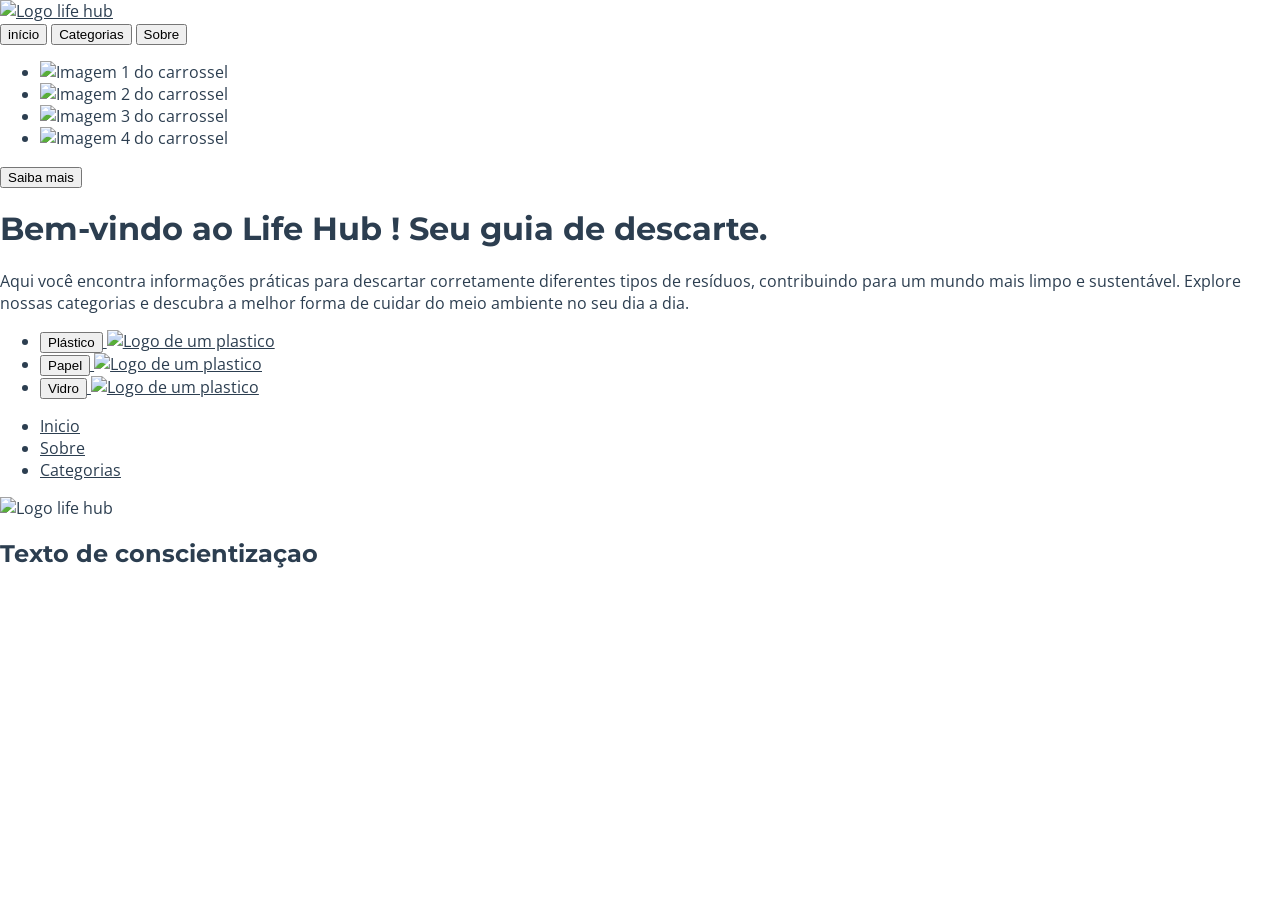
==== src/index.html @ 279ab5c4 "Organizando a estrutura do repositorio." ====
<!DOCTYPE html>
<html lang="pt-br">
<head>
    <meta charset="UTF-8">
    <meta name="viewport" content="width=device-width, initial-scale=1.0">
    <title>Life Hub - Guia de Descarte</title>
    <link rel="icon" href="recursos/Logos-imagens/LifeHub-icon.png" type="image/x-icon">
    <link rel="stylesheet" href="style.css">
    <link href="https://fonts.googleapis.com/css2?family=Montserrat:wght@700&family=Open+Sans:wght@400&display=swap" rel="stylesheet">
</head>
<body>
    <header class="cabecalho">

        <div class="logo">
            <a href="index.html">
                <img src="recursos/Logos-imagens/LifeHub-icon.png" alt="Logo life hub">
            </a>
        </div>
        
        <div class="botoes">
        <button>início</button>
        <button>Categorias</button>
        <button>Sobre</button>
        </div>

    </header>

    <main>
        
        <div class="carrossel">

            <ul>

                <li><img src="recursos/Residuos/imagens_home/" alt="Imagem 1 do carrossel"></li>
                <li><img src="recursos/Residuos/imagens_home/" alt="Imagem 2 do carrossel"></li>
                <li><img src="recursos/Residuos/imagens_home/" alt="Imagem 3 do carrossel"></li>
                <li><img src="recursos/Residuos/imagens_home/" alt="Imagem 4 do carrossel"></li>

            </ul>
            <button>Saiba mais</button>

        </div>

        <div>
            <h1>Bem-vindo ao Life Hub ! Seu guia de descarte.</h1>
            <p>Aqui você encontra informações práticas para descartar corretamente diferentes tipos de resíduos, contribuindo para um mundo mais limpo e sustentável. Explore nossas categorias e descubra a melhor forma de cuidar do meio ambiente no seu dia a dia.</p>
        </div>

        <div class="blocos">
            <ul>
                <li><a href="#"><button>Plástico</button> <img src="recursos/Residuos/Plastico/plastico1.png" alt="Logo de um plastico" width="50px"></a></li>
                <li><a href="#"><button>Papel</button> <img src="recursos/Residuos/Papel/papel-reciclavel (1).png" alt="Logo de um plastico" width="50px"></a></li>
                <li><a href="#"><button>Vidro</button> <img src="recursos/Residuos/Vidro/garrafa (1).png " alt="Logo de um plastico" width="50px"></a></li>
            </ul>

        </div>

    </main>

    <footer>

        <div class="paginas">
            <ul>
                <li><a href="index.html">Inicio</a></li>
                <li><a href="#">Sobre</a></li>
                <li><a href="#">Categorias</a></li>
            </ul>
        </div>

        <div class="conscientizacao">
            <img src="recursos/Logos-imagens/LifeHub-icon.png" alt="Logo life hub" height="100">
            <h2>Texto de conscientizaçao</h2>
        </div>

    </footer>
</body>
</html>
---- src/style.css ----
body {
    background-color: #FFFFFF;
    margin: 0;
    padding: 0;
}

h1, h2, h3, h4, h5, h6 {
    font-family: "Montserrat", sans-serif;
    font-weight: 700; 
    color: #2C3E50;
}

body, p, span, li, a {
    font-family: "Open Sans", sans-serif;
    font-weight: 400; 
    color: #2C3E50;
}


.logo img{
    height: 100px;
}
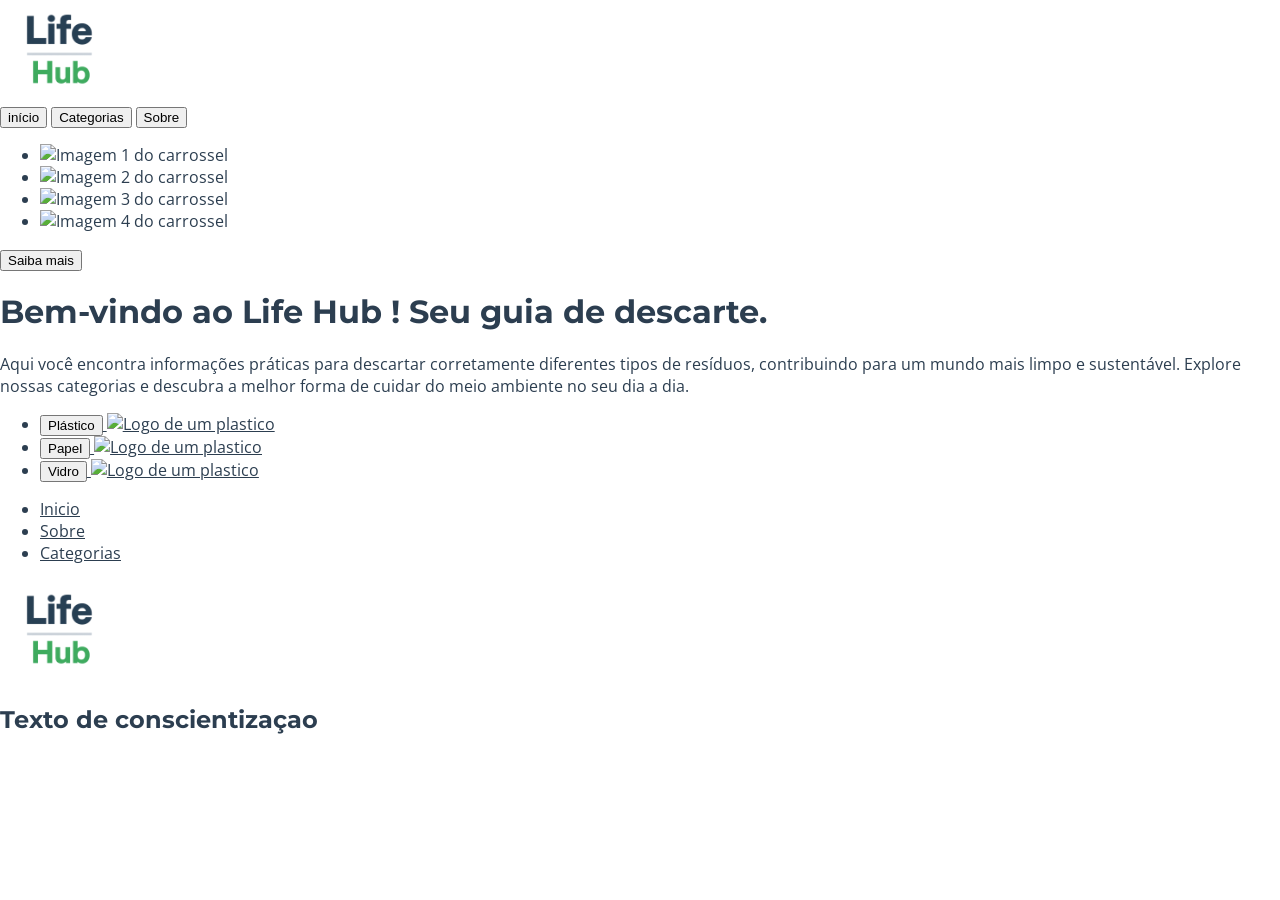
==== commit e184893f: "Criando novas paginas sobre." ====
--- a/src/index.html
+++ b/src/index.html
@@ -4,7 +4,7 @@
     <meta charset="UTF-8">
     <meta name="viewport" content="width=device-width, initial-scale=1.0">
     <title>Life Hub - Guia de Descarte</title>
-    <link rel="icon" href="recursos/Logos-imagens/LifeHub-icon.png" type="image/x-icon">
+    <link rel="icon" href="../assets/Logos-imagens/LifeHub-icon.png" type="image/x-icon">
     <link rel="stylesheet" href="style.css">
     <link href="https://fonts.googleapis.com/css2?family=Montserrat:wght@700&family=Open+Sans:wght@400&display=swap" rel="stylesheet">
 </head>
@@ -13,7 +13,7 @@
 
         <div class="logo">
             <a href="index.html">
-                <img src="recursos/Logos-imagens/LifeHub-icon.png" alt="Logo life hub">
+                <img src="../assets/Logos-imagens/LifeHub-icon.png" alt="Logo life hub">
             </a>
         </div>
         
@@ -68,7 +68,7 @@
         </div>
 
         <div class="conscientizacao">
-            <img src="recursos/Logos-imagens/LifeHub-icon.png" alt="Logo life hub" height="100">
+            <img src="../assets/Logos-imagens/LifeHub-icon.png" alt="Logo life hub" height="100">
             <h2>Texto de conscientizaçao</h2>
         </div>
 
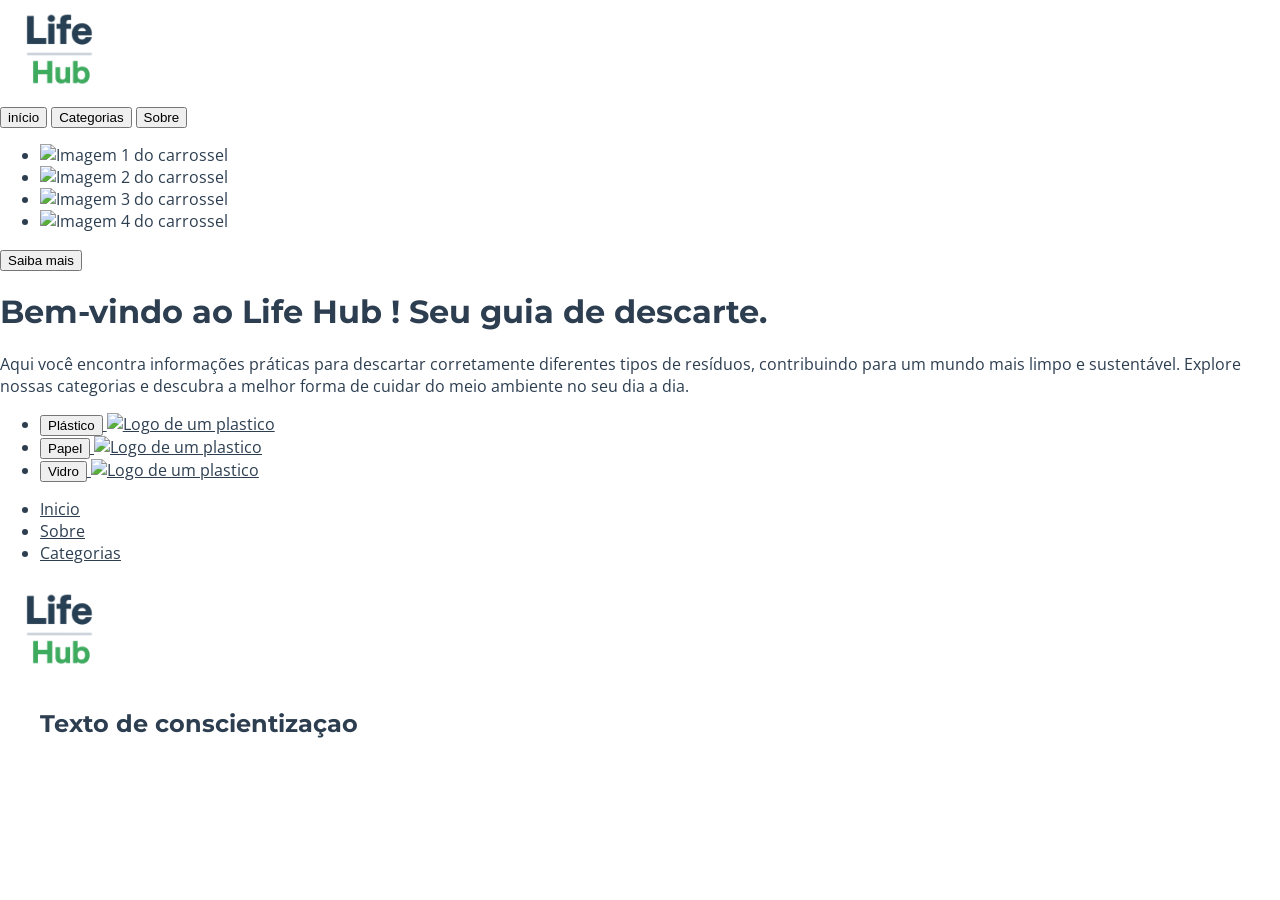
==== commit 7fd87b46: "Criando sobre, e editando pastas e index" ====
--- a/src/index.html
+++ b/src/index.html
@@ -17,11 +17,11 @@
             </a>
         </div>
         
-        <div class="botoes">
-        <button>início</button>
-        <button>Categorias</button>
-        <button>Sobre</button>
-        </div>
+        <nav class="botoes">
+            <button onclick="window.location.href='index.html'">início</button>
+            <button>Categorias</button>
+            <button onclick="window.location.href='sobre.html'">Sobre</button>
+        </nav>
 
     </header>
 
@@ -62,14 +62,14 @@
         <div class="paginas">
             <ul>
                 <li><a href="index.html">Inicio</a></li>
-                <li><a href="#">Sobre</a></li>
+                <li><a href="sobre.html">Sobre</a></li>
                 <li><a href="#">Categorias</a></li>
             </ul>
         </div>
 
         <div class="conscientizacao">
             <img src="../assets/Logos-imagens/LifeHub-icon.png" alt="Logo life hub" height="100">
-            <h2>Texto de conscientizaçao</h2>
+            <h2><blockquote>Texto de conscientizaçao</blockquote></h2>
         </div>
 
     </footer>
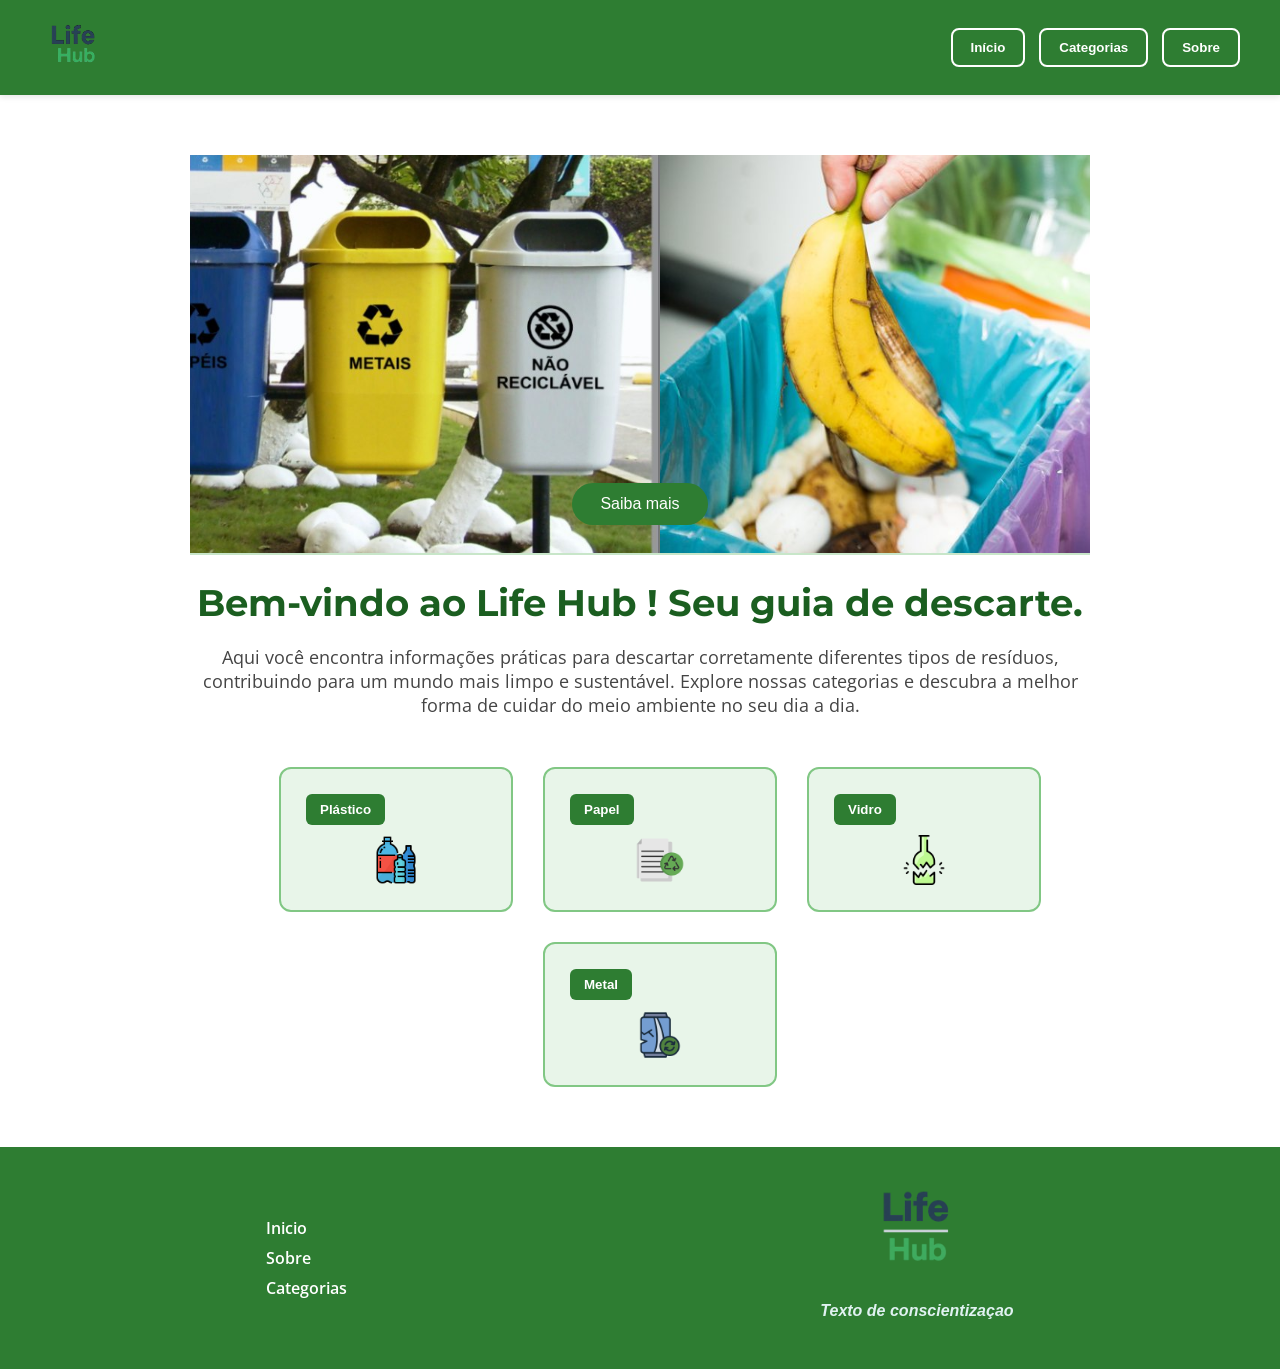
==== commit fc1468f5: "Mexendo no CSS principais, e de eletronicos e papel." ====
--- a/src/index.html
+++ b/src/index.html
@@ -13,16 +13,15 @@
 
         <div class="logo">
             <a href="index.html">
-                <img src="../assets/Logos-imagens/LifeHub-icon.png" alt="Logo life hub">
+                <img src="../assets/Logos-imagens/escrita.png" alt="Logo life hub">
             </a>
         </div>
         
         <nav class="botoes">
             <button onclick="window.location.href='index.html'">início</button>
-            <button>Categorias</button>
+            <button onclick="window.location.href='categorias.html'">Categorias</button>
             <button onclick="window.location.href='sobre.html'">Sobre</button>
         </nav>
-
     </header>
 
     <main>
@@ -31,10 +30,10 @@
 
             <ul>
 
-                <li><img src="recursos/Residuos/imagens_home/" alt="Imagem 1 do carrossel"></li>
-                <li><img src="recursos/Residuos/imagens_home/" alt="Imagem 2 do carrossel"></li>
-                <li><img src="recursos/Residuos/imagens_home/" alt="Imagem 3 do carrossel"></li>
-                <li><img src="recursos/Residuos/imagens_home/" alt="Imagem 4 do carrossel"></li>
+                <li><img src="../assets/Residuos/Imagens/coleta-seletiva4.png" alt="Imagem 1 do carrossel"></li>
+                <li><img src="../assets/Residuos/Imagens/coleta-seletiva2.jpg" alt="Imagem 2 do carrossel"></li>
+                <li><img src="../assets/Residuos/Imagens/descarte.jpg" alt="Imagem 3 do carrossel"></li>
+                <li><img src="../assets/Residuos/Imagens/eletronicos.png" alt="Imagem 4 do carrossel"></li>
 
             </ul>
             <button>Saiba mais</button>
@@ -48,9 +47,10 @@
 
         <div class="blocos">
             <ul>
-                <li><a href="#"><button>Plástico</button> <img src="recursos/Residuos/Plastico/plastico1.png" alt="Logo de um plastico" width="50px"></a></li>
-                <li><a href="#"><button>Papel</button> <img src="recursos/Residuos/Papel/papel-reciclavel (1).png" alt="Logo de um plastico" width="50px"></a></li>
-                <li><a href="#"><button>Vidro</button> <img src="recursos/Residuos/Vidro/garrafa (1).png " alt="Logo de um plastico" width="50px"></a></li>
+                <li><a href="categorias/plastico.html"><button>Plástico</button> <img src="../assets/Residuos/Plastico/plastico1.png" alt="Logo de um plastico" width="50px"></a></li>
+                <li><a href="categorias/papel.html"><button>Papel</button> <img src="../assets/Residuos/Papel/papel-reciclavel (1).png" alt="Logo de um papel" width="50px"></a></li>
+                <li><a href="categorias/vidro.html"><button>Vidro</button> <img src="../assets/Residuos/Vidro/garrafa (1).png" alt="Logo de um vidro" width="50px"></a></li>
+                <li><a href="categorias/metal.html"><button>Metal</button> <img src="../assets/Residuos/Metal/metal2.png" alt="Logo de um vidro" width="50px"></a></li>
             </ul>
 
         </div>
@@ -63,7 +63,7 @@
             <ul>
                 <li><a href="index.html">Inicio</a></li>
                 <li><a href="sobre.html">Sobre</a></li>
-                <li><a href="#">Categorias</a></li>
+                <li><a href="categorias.html">Categorias</a></li>
             </ul>
         </div>
 
--- a/src/style.css
+++ b/src/style.css
@@ -7,16 +7,224 @@
 h1, h2, h3, h4, h5, h6 {
     font-family: "Montserrat", sans-serif;
     font-weight: 700; 
-    color: #2C3E50;
+    color: #2e7d32;
 }
 
 body, p, span, li, a {
     font-family: "Open Sans", sans-serif;
     font-weight: 400; 
-    color: #2C3E50;
+    color: #2e7d32;
 }
 
 
 .logo img{
     height: 100px;
 }
+
+
+/* ======== CABEÇALHO ======== */
+.cabecalho {
+    display: flex;
+    justify-content: space-between;
+    align-items: center;
+    background-color: #2e7d32;
+    padding: 15px 40px;
+    box-shadow: 0 2px 6px rgba(0,0,0,0.1);
+    position: sticky;
+    top: 0;
+    z-index: 10;
+}
+
+.cabecalho img {
+    height: 60px;
+    transition: transform 0.3s;
+}
+
+.cabecalho img:hover {
+    transform: scale(1.05);
+}
+
+.botoes button {
+    background-color: transparent;
+    border: 2px solid #fff;
+    color: #fff;
+    padding: 10px 18px;
+    margin-left: 10px;
+    border-radius: 8px;
+    font-weight: 600;
+    cursor: pointer;
+    transition: all 0.3s ease;
+    text-transform: capitalize;
+}
+
+.botoes button:hover {
+    background-color: #fff;
+    color: #2e7d32;
+}
+
+/* ======== CARROSSEL ======== */
+.carrossel {
+    width: 100%;
+    height: 400px;
+    overflow: hidden;
+    position: relative;
+    background-color: #c8e6c9;
+    display: flex;
+    flex-direction: column;
+    align-items: center;
+    justify-content: center;
+}
+
+.carrossel ul {
+    display: flex;
+    width: 400%;
+    animation: slide 12s infinite;
+}
+
+.carrossel li {
+    list-style: none;
+    width: 100%;
+}
+
+.carrossel img {
+    width: 100%;
+    height: 400px;
+    object-fit: cover;
+}
+
+/* Animação de transição automática */
+@keyframes slide {
+    0% {margin-left: 0;}
+    25% {margin-left: 0;}
+    30% {margin-left: -100%;}
+    55% {margin-left: -100%;}
+    60% {margin-left: -200%;}
+    85% {margin-left: -200%;}
+    90% {margin-left: -300%;}
+    100% {margin-left: -300%;}
+}
+
+.carrossel button {
+    position: absolute;
+    bottom: 30px;
+    background-color: #2e7d32;
+    color: white;
+    border: none;
+    padding: 12px 28px;
+    font-size: 1rem;
+    border-radius: 25px;
+    cursor: pointer;
+    transition: background-color 0.3s;
+}
+
+.carrossel button:hover {
+    background-color: #1b5e20;
+}
+
+/* ======== CONTEÚDO PRINCIPAL ======== */
+main {
+    max-width: 900px;
+    margin: 60px auto;
+    padding: 0 20px;
+    text-align: center;
+}
+
+main h1 {
+    font-family: 'Montserrat', sans-serif;
+    font-size: 2.3rem;
+    color: #1b5e20;
+    margin-bottom: 20px;
+}
+
+main p {
+    font-size: 1.1rem;
+    color: #444;
+    margin-bottom: 50px;
+}
+
+/* ======== BLOCOS DE CATEGORIAS ======== */
+.blocos ul {
+    display: flex;
+    justify-content: center;
+    flex-wrap: wrap;
+    gap: 30px;
+    list-style: none;
+}
+
+.blocos li {
+    background-color: #e8f5e9;
+    border: 2px solid #81c784;
+    border-radius: 12px;
+    padding: 25px;
+    width: 180px;
+    transition: transform 0.3s, box-shadow 0.3s;
+    cursor: pointer;
+}
+
+.blocos li:hover {
+    transform: translateY(-8px);
+    box-shadow: 0 6px 15px rgba(0,0,0,0.1);
+}
+
+.blocos button {
+    display: block;
+    background-color: #2e7d32;
+    color: #fff;
+    border: none;
+    border-radius: 6px;
+    padding: 8px 14px;
+    font-weight: 600;
+    margin-bottom: 10px;
+    cursor: pointer;
+    transition: background-color 0.3s;
+}
+
+.blocos button:hover {
+    background-color: #1b5e20;
+}
+
+.blocos img {
+    display: block;
+    margin: 0 auto;
+}
+
+/* ======== RODAPÉ ======== */
+footer {
+    background-color: #2e7d32;
+    color: #fff;
+    display: flex;
+    justify-content: space-around;
+    align-items: center;
+    flex-wrap: wrap;
+    padding: 30px 10px;
+    margin-top: 60px;
+}
+
+footer ul {
+    list-style: none;
+}
+
+footer ul li {
+    margin: 8px 0;
+}
+
+footer ul li a {
+    text-decoration: none;
+    color: #fff;
+    font-weight: 600;
+    transition: color 0.3s;
+}
+
+footer ul li a:hover {
+    color: #c8e6c9;
+}
+
+.conscientizacao {
+    text-align: center;
+}
+
+blockquote {
+    font-style: italic;
+    color: #e0f2f1;
+    font-size: 1rem;
+}
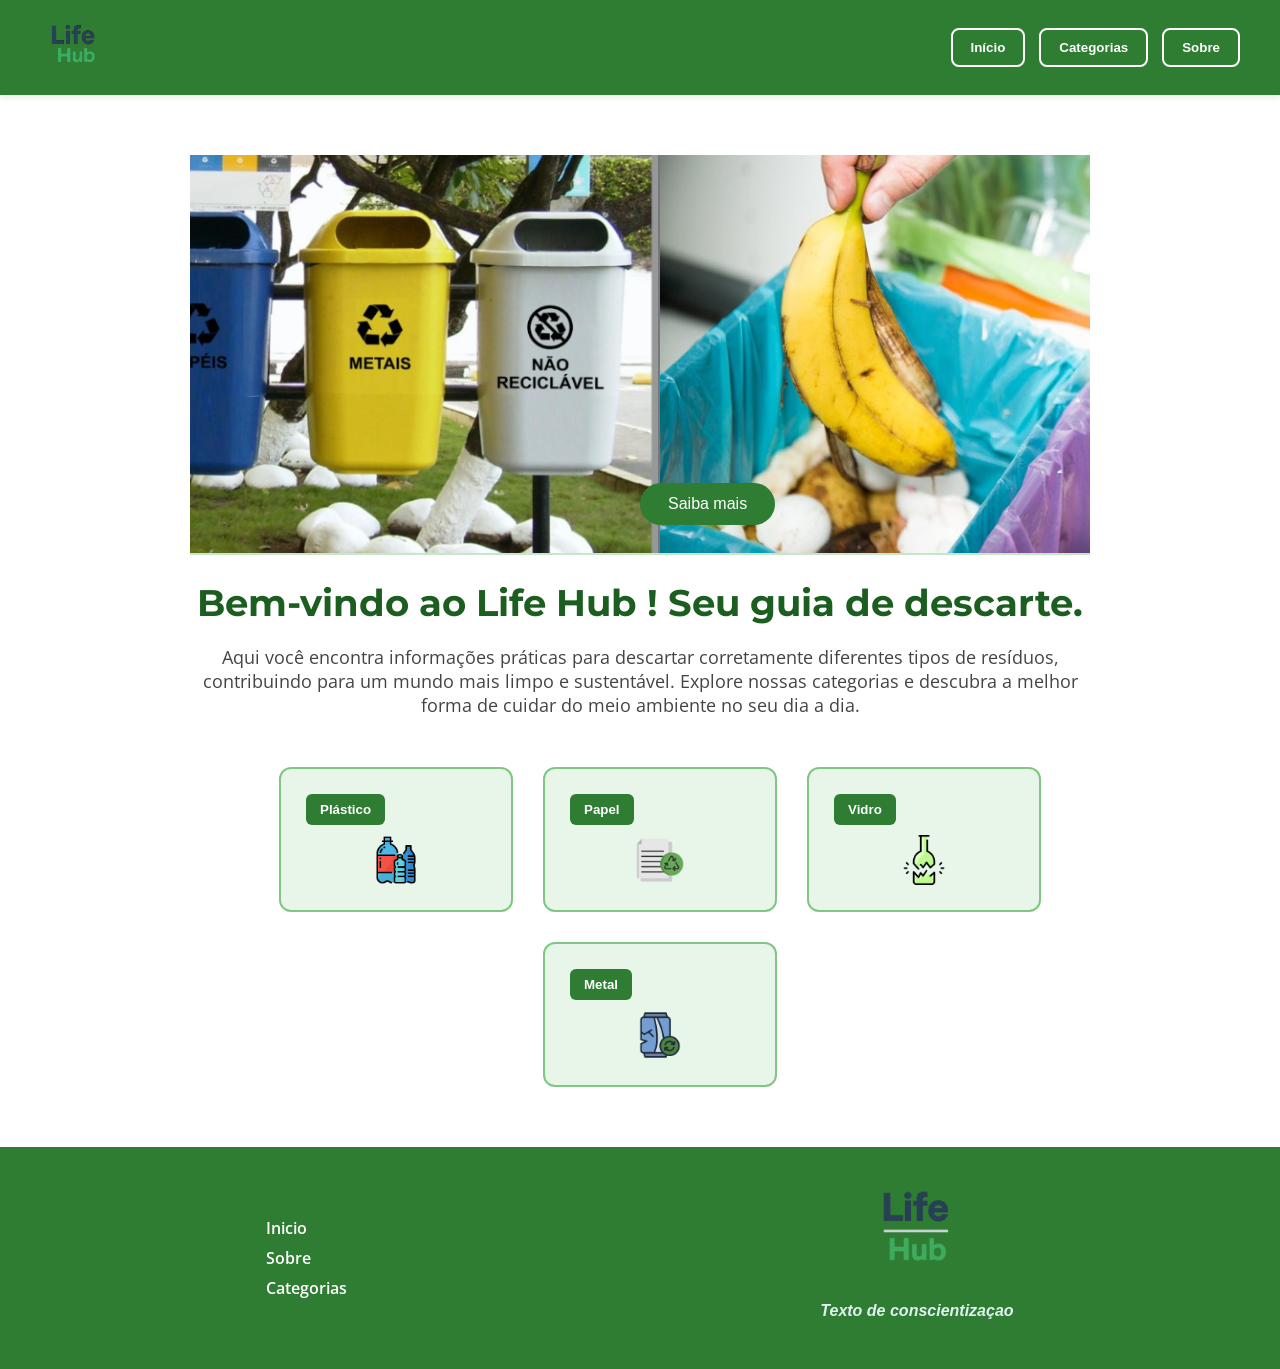
==== commit 3da2a015: "Concertando HTML dos residuos, adicionando os textos e imagens, falta organico e eletronicos." ====
--- a/src/index.html
+++ b/src/index.html
@@ -36,7 +36,9 @@
                 <li><img src="../assets/Residuos/Imagens/eletronicos.png" alt="Imagem 4 do carrossel"></li>
 
             </ul>
-            <button>Saiba mais</button>
+            <a href="sobre.html">
+                <button>Saiba mais</button>
+            </a>
 
         </div>
 
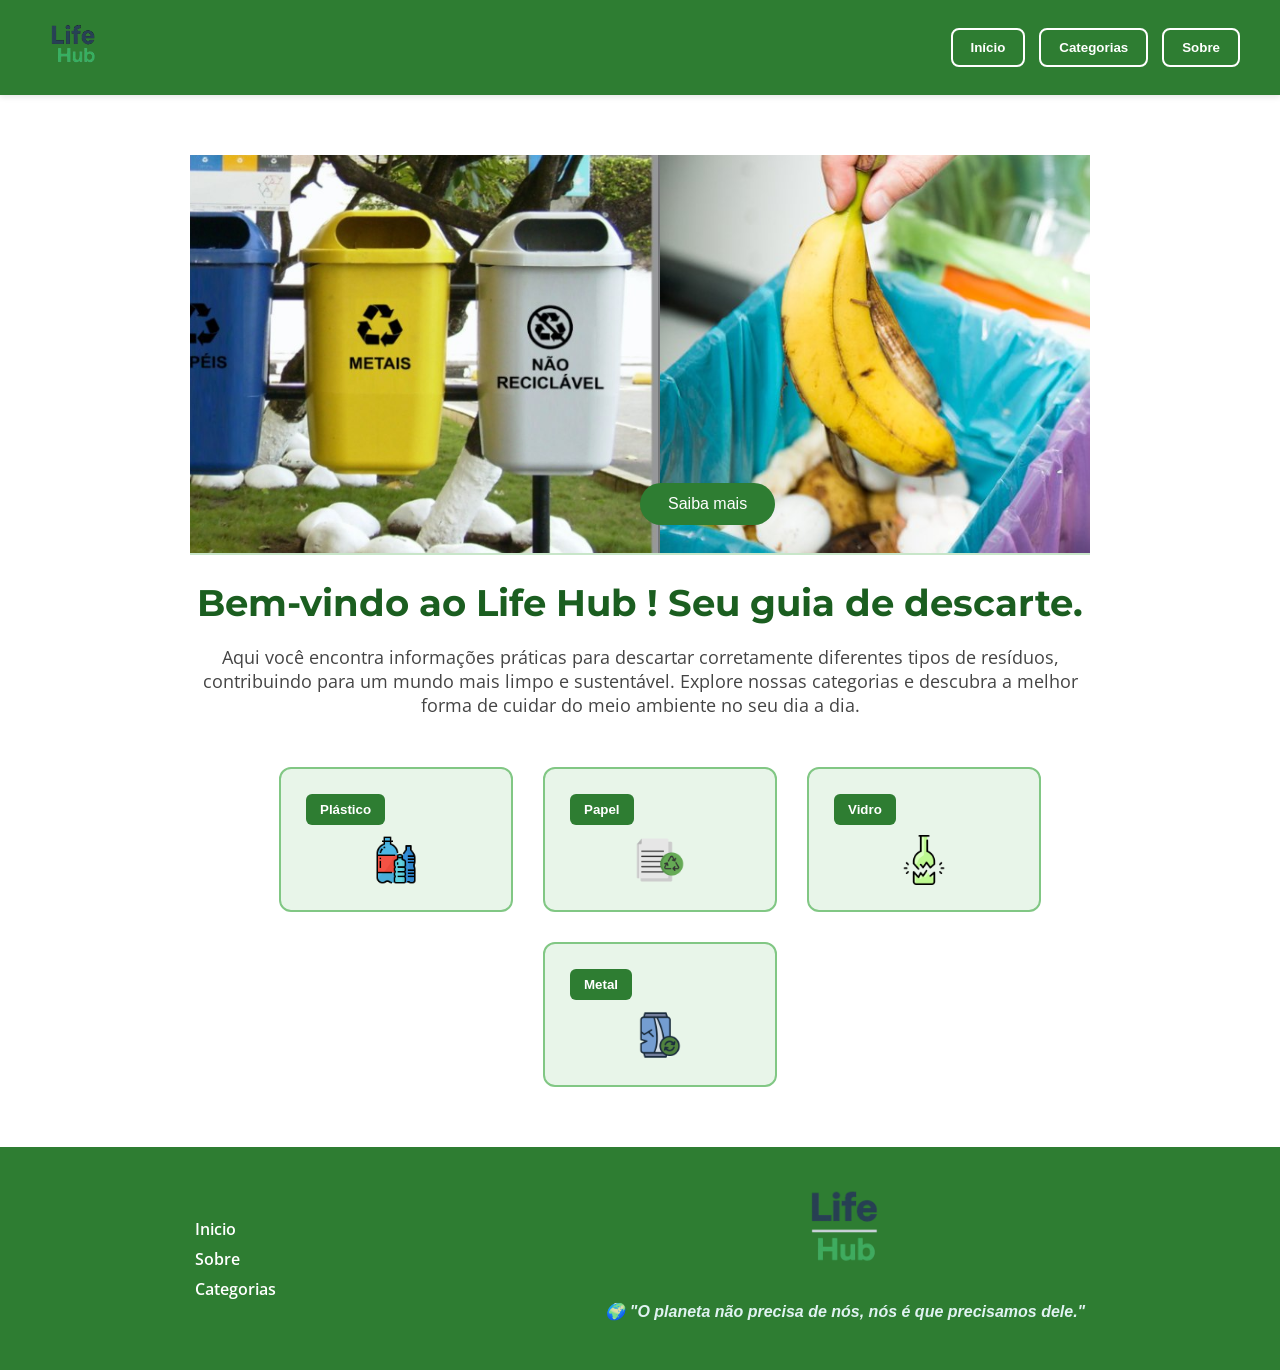
==== commit 83733c28: "Organizando arquivos de categoria, html categoria, e concertando imagens" ====
--- a/src/index.html
+++ b/src/index.html
@@ -71,7 +71,7 @@
 
         <div class="conscientizacao">
             <img src="../assets/Logos-imagens/LifeHub-icon.png" alt="Logo life hub" height="100">
-            <h2><blockquote>Texto de conscientizaçao</blockquote></h2>
+            <h2><blockquote>🌍 "O planeta não precisa de nós, nós é que precisamos dele."</blockquote></h2>
         </div>
 
     </footer>
